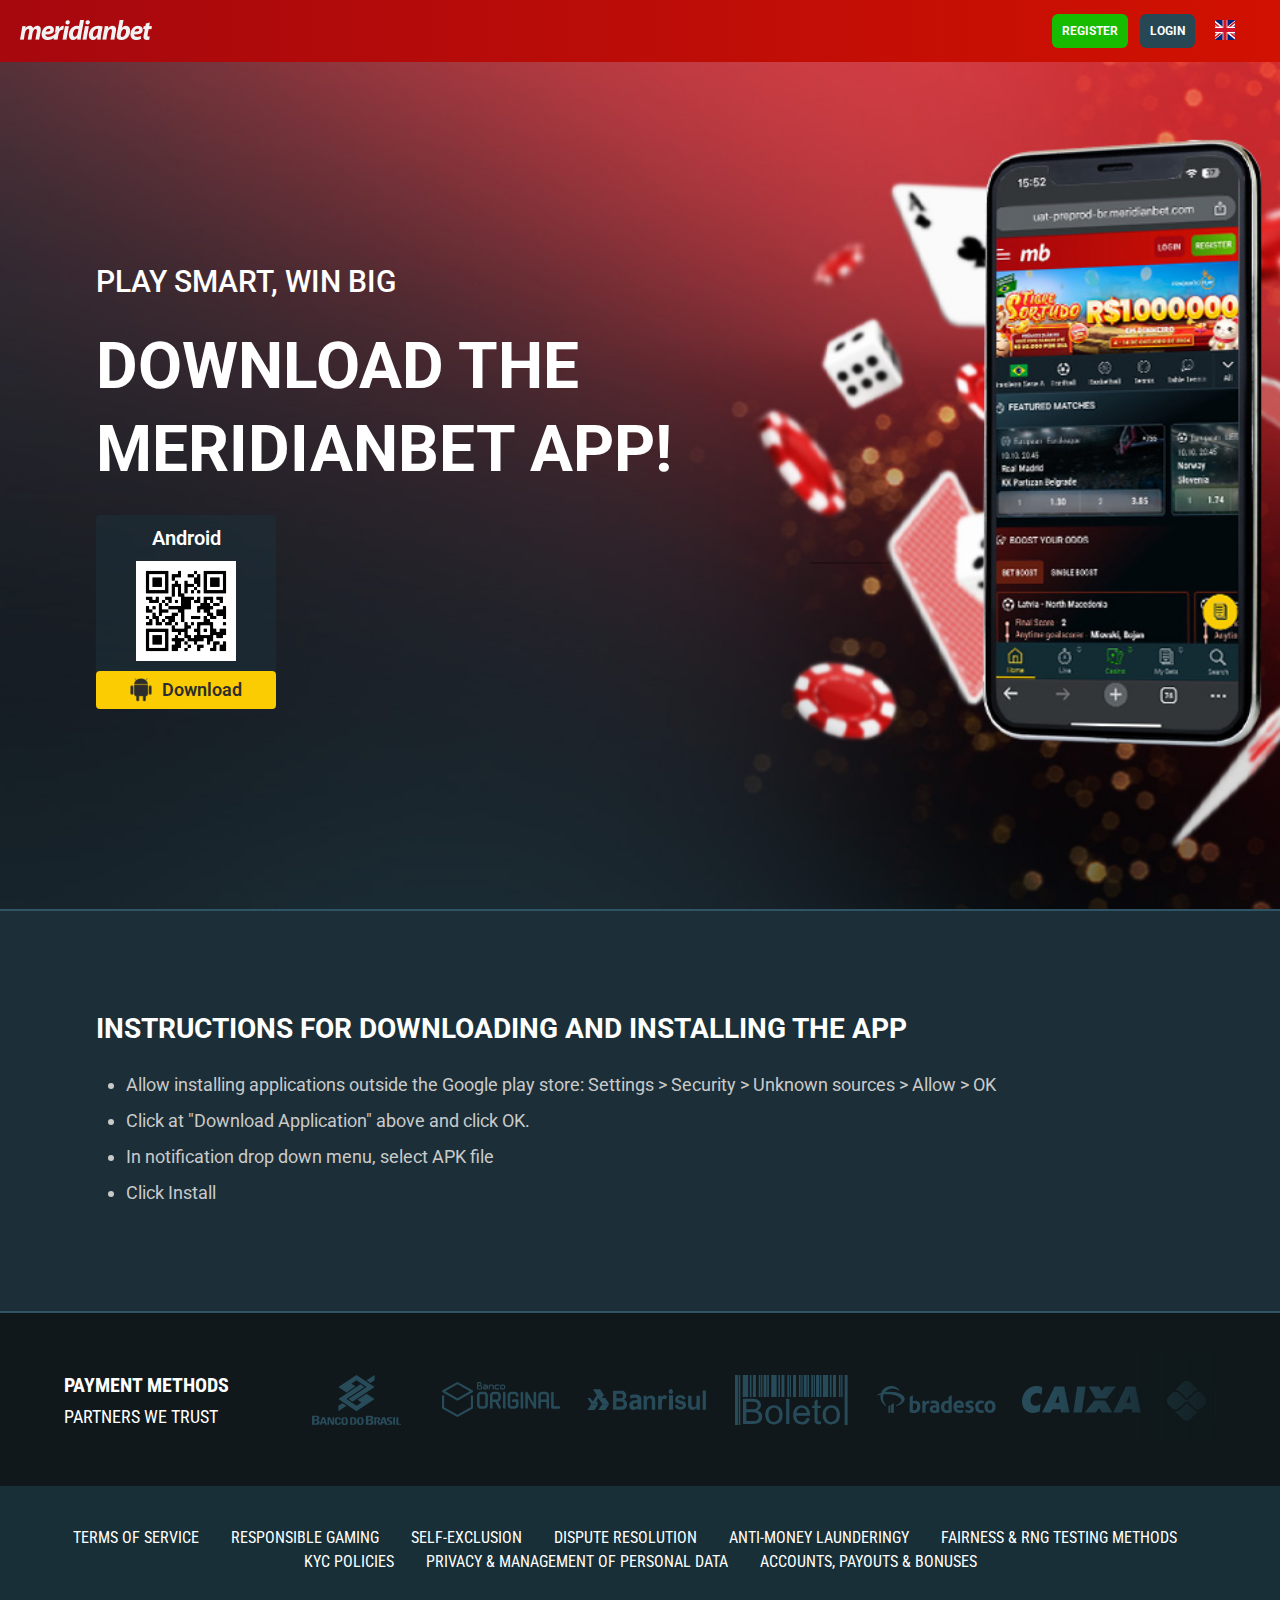
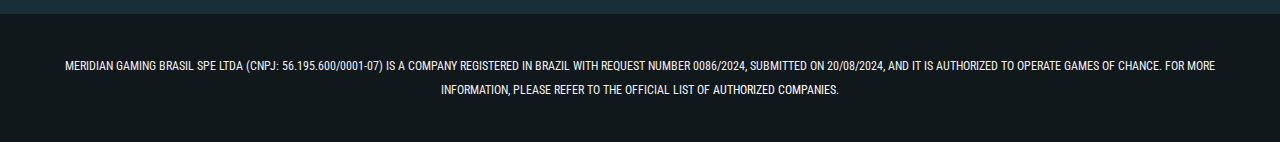
==== en/index.html @ aecbda00 "Initial commit" ====
<!DOCTYPE html>
<html lang="en">
  <head>
    <meta charset="UTF-8" />
    <meta http-equiv="X-UA-Compatible" content="IE=edge" />
    <meta name="viewport" content="width=device-width, initial-scale=1.0" />
    <title>Meridianbet Mobile Application</title>
    <link rel="icon" href="./img/favicon.ico" />
    <link rel="stylesheet" href="style.css" />
    <link rel="preconnect" href="https://fonts.googleapis.com" />
    <link rel="preconnect" href="https://fonts.gstatic.com" crossorigin />
    <link
      href="https://fonts.googleapis.com/css2?family=Inter&family=Roboto&family=Roboto+Condensed&display=swap"
      rel="stylesheet"
    />
    <link
      rel="stylesheet"
      href="https://cdn.jsdelivr.net/npm/swiper@10/swiper-bundle.min.css"
    />
    <link
      rel="stylesheet"
      href="https://cdnjs.cloudflare.com/ajax/libs/font-awesome/6.4.0/css/all.min.css"
      integrity="sha512-iecdLmaskl7CVkqkXNQ/ZH/XLlvWZOJyj7Yy7tcenmpD1ypASozpmT/E0iPtmFIB46ZmdtAc9eNBvH0H/ZpiBw=="
      crossorigin="anonymous"
      referrerpolicy="no-referrer"
    />
  </head>
  <body>
    <header>
      <div class="logo">
        <img src="./img/logomb.png" alt="logo" />
      </div>
      <div class="btnLng">
        <div class="btn">
          <a class="join-now" href="#" target="_blank">Register</a>
          <a class="home" href="#" target="_blank">Login</a>
        </div>
        <div class="lang-switcher">
          <a class="lang-en" id="lang-link" href="#">
            <img id="flag-img" src="img/en.svg" alt="Flag" />
          </a>
          <ul class="lang-dropdown">
            <li>
              <a
                class="lang-rs"
                href="#"
                data-lang="es"
                data-image="./img/es.svg"
              >
                <img src="./img/es.svg" alt="srpski" />
              </a>
            </li>
            <li>
              <a
                class="lang-en"
                href="#"
                data-lang="en"
                data-image="img/en.svg"
              >
                <img src="img/en.svg" alt="English" />
              </a>
            </li>
          </ul>
        </div>
        <div id="content"></div>
      </div>
    </header>
    <main>
      <section id="meridianApp">
        <div class="meridianApp-wrapper">
          <div class="meridianApp-text">
            <h4>Play smart, win big</h4>
            <h2>Download the MERIDIANBET App!</h2>
          </div>
          <div class="meridianApp-img">
            <div class="meridianApp-img-box1 box">
              <p>Android</p>
              <img
                class="box-img"
                src="./img/Android_App_BR.png"
                alt="qrCode"
              />
              <div class="btn-app">
                <img
                  class="btn-icon"
                  src="./img/androidIcon.png"
                  alt="androidIcon"
                />
                <a
                  id="andriodAppBtn"
                  href="https://coupons.joker.co.rs/~android/magicbet/app-magicbet777-release.apk"
                  >Download</a
                >
              </div>
            </div>
            <!-- <div class="meridianApp-img-box2 box">
              <p>iOS</p>
              <img class="box-img" src="./img/iOS_App_PE.png" alt="qrCode" />
              <div class="btn-app">
                <img
                  class="btn-icon"
                  src="./img/appleIcon.png"
                  alt="appleIcon"
                />
                <a
                  id="iosAppBtn"
                  href="https://itunes.apple.com/pe/app/id1241358851"
                  >Download</a
                >
              </div>
            </div> -->
          </div>
        </div>
      </section>

      <section id="instructions">
        <div class="instructions-wrapper">
          <h3>Instructions for Downloading and Installing the App</h3>
          <ul>
            <li>
              Allow installing applications outside the Google play store:
              Settings > Security > Unknown sources > Allow > OK
            </li>
            <li>Click at "Download Application" above and click OK.</li>
            <li>In notification drop down menu, select APK file</li>
            <li>Click Install</li>
          </ul>
        </div>
      </section>
    </main>
    <footer>
      <div class="footer-wrapper">
        <div class="payments">
          <div class="payments-text">
            <h3>Payment methods</h3>
            <h4>Partners we trust</h4>
          </div>
          <div class="payments-icons">
            <div class="swiper-container mySwiper">
              <div class="swiper-wrapper">
                <div class="swiper-slide">
                  <img src="img/payments/banco-do-brasil.svg" alt="" />
                </div>
                <div class="swiper-slide">
                  <img src="img/payments/banco-original.svg" alt="" />
                </div>
                <div class="swiper-slide">
                  <img src="img/payments/banrisul.svg" alt="" />
                </div>
                <div class="swiper-slide">
                  <img src="img/payments/boleto.svg" alt="" />
                </div>
                <div class="swiper-slide">
                  <img src="img/payments/bradesco.svg" alt="" />
                </div>
                <div class="swiper-slide">
                  <img src="img/payments/caixa.svg" alt="" />
                </div>
                <div class="swiper-slide">
                  <img src="img/payments/pix.svg" alt="" />
                </div>
                <div class="swiper-slide">
                  <img src="img/payments/sicredi.svg" alt="" />
                </div>
              </div>
            </div>
          </div>
        </div>
      </div>
      <div class="links">
        <ul class="lista">
          <li>
            <a
              href="https://help-br.meridianbet.com/en/category/2101/page/20493"
              target="_blank"
              >Terms of Service</a
            >
          </li>
          <li>
            <a
              href="https://help-br.meridianbet.com/en/category/2101/page/22685"
              target="_blank"
              >Responsible gaming</a
            >
          </li>
          <li>
            <a
              href="https://help-br.meridianbet.com/en/category/2101/page/27410"
              target="_blank"
              >Self-Exclusion</a
            >
          </li>

          <li>
            <a
              href="https://help-br.meridianbet.com/en/category/2101/page/22693"
              target="_blank"
              >Dispute Resolution</a
            >
          </li>
          <li>
            <a
              href="https://help-br.meridianbet.com/en/category/2101/page/27411"
              target="_blank"
              >Anti-Money Launderingy</a
            >
          </li>
          <li>
            <a
              href="https://help-br.meridianbet.com/en/category/2101/page/26613"
              target="_blank"
              >Fairness &amp; RNG Testing Methods</a
            >
          </li>
          <li>
            <a
              href="https://help-br.meridianbet.com/en/category/2101/page/20588"
              target="_blank"
              >KYC Policies</a
            >
          </li>

          <li>
            <a
              href="https://help-br.meridianbet.com/en/category/2101/page/22692"
              target="_blank"
              >Privacy&nbsp;&amp; Management of Personal Data</a
            >
          </li>
          <li>
            <a
              href="https://help-br.meridianbet.com/en/category/2101/page/22669"
              target="_blank"
              >Accounts, Payouts &amp; Bonuses</a
            >
          </li>
        </ul>
      </div>
      <div class="copyright">
        <p>
          Meridian Gaming Brasil SPE Ltda (CNPJ: 56.195.600/0001-07) is a
          company registered in Brazil with request number 0086/2024, submitted
          on 20/08/2024, and it is authorized to operate games of chance. For
          more information, please refer to the official list of
          <a
            href="https://www.gov.br/fazenda/pt-br/composicao/orgaos/secretaria-de-premios-e-apostas/lista-de-empresas/confira-a-lista-de-empresas-que-podem-ofertar-apostas-de-quota-fixa#xd_co_f=ZDllYWFmM2MtOGY3Ni00ZGI0LTgwNjQtOTZiMGRjMjkxYTM0~"
            target="_blank"
            >authorized companies</a
          >.
        </p>
      </div>
    </footer>
    <script src="./jquery-1.12.4.min.js"></script>
    <script src="https://cdn.jsdelivr.net/npm/swiper@10/swiper-bundle.min.js"></script>
    <script src="mobile-detect.js"></script>
    <script src="js.js"></script>
    <script>
      var pathArray = document.URL.split("/");
      var secondLevelLocation = pathArray[5];
      var newURL = "https://br.meridianbet.com/en/registration" + secondLevelLocation;
      var homeURL = "https://br.meridianbet.com/en/betting" + secondLevelLocation;
      console.log(newURL);
      console.log(homeURL);
      var RSurl =
        "https://br.meridianbet.com/meridianbet-mobile-application/" +
        secondLevelLocation;
      var ENurl = window.location.href;
      $(".join-now").attr("href", newURL);
      $(".home").attr("href", homeURL);

      $(".lang-rs").attr("href", RSurl);
      $(".lang-en").attr("href", ENurl);
    </script>
  </body>
</html>
---- en/style.css ----
:root {
    --dark: #1E1E1E;
    --white: #ffffff;
    --green: #17BB00;
    --lightgray: #D7D7D7;
    --border: 1px solid #2E5465;
    --red: #D11101; 
}

* {
    box-sizing: border-box;
    margin: 0;
    padding: 0;
}
a {
    text-decoration: none;
    color: var(--white);
}

html, body {
    font-family: 'Roboto', sans-serif;
    line-height: 2;
    font-size: 62.5%;
    background-color: var(--dark);
    min-width: 320px;
}

header {
    display: flex;
    padding: 2rem;
    line-height: normal;
    gap: 4px;
    justify-content: space-between;
    align-items: center;
    background: linear-gradient(90deg, #A6080E 0%, #D11101 100%);
}
/*SECTION MERIDIAN APP*/
#meridianApp {
    background-image:url(./img/background.jpg);
    background-repeat: no-repeat;
    background-size: cover;
    background-position: center top;
    border-bottom: 2px solid #2E5465;
}
.meridianApp-wrapper {
    width: 85%;
    max-width: 100%;
    margin: 0 auto;
    padding: 20rem 0;
}
.meridianApp-text h2 {
    font-family: 'Roboto', sans-serif;
    font-size: 6.4rem;
    font-weight: 700;
    line-height: 83px;
    letter-spacing: 0em;
    text-align: left;
    width: 65%;
    color: var(--white);
    text-transform: uppercase;
    margin-bottom: 2.4rem;
}
.meridianApp-text h4 {
    font-family: Roboto;
    font-size: 3rem;
    font-weight: 500;
    line-height: 39px;
    letter-spacing: 0em;
    margin-bottom: 2.4rem;
    color: var(--white);
    text-transform: uppercase;
}
.meridianApp-img {
    display: flex;
    gap: 5rem;

}
.box {
    background: #1C2F3899;
    background: #1C2F3899;
    display: flex;
    flex-direction: column;
    justify-content: space-evenly;
    gap: 1rem;
    border-radius: 0.4rem;
}
.box p {
    font-family: 'Roboto', sans-serif;
    font-size: 2rem;
    font-weight: 600;
    line-height: 2.6rem;
    letter-spacing: 0em;
    text-align: center;
    color: var(--white);
    margin-top: 1rem;


}
.box-img {
    padding:0 4rem;
    height: 10rem;
}
.btn-app {
    display: flex;
    justify-content: center;
    align-items: center;
    gap: 1rem;
    background-color: #FACC01;
    border-radius: 0.4rem;
    padding: 0.5rem;
}
.btn-icon {
    height: 2.4rem;
}
.btn-app a {
    font-family: 'Roboto', sans-serif;
    font-size: 18px;
    font-weight: 600;
    line-height: 28px;
    letter-spacing: 0em;
    text-align: left;
    color: #2D2D2D;
}
.btn a:first-child {
    padding: 1rem;
    background-color: var(--green);
    font-size: 1.2rem;
    line-height: 1.3rem;
    font-weight: 700;
    text-transform: uppercase;
    border-radius: 0.6rem;
    margin-right: 1rem;
}
.btn a:last-child {
    padding: 1rem;
    background-color: #284755;
    font-size: 1.2rem;
    text-transform: uppercase;
    line-height: 1.3rem;
    font-weight: 700;
    border-radius: 0.6rem;
}
.btnLng {
    display: flex;
    gap: 2rem;
    justify-content: center;
    align-items: center;
}
/*SECTION MERIDIAN APP*/
/*SECTION POKER APP*/
#pokerApp {
    
    background-repeat: no-repeat;
    background-size: cover;
    background-position: center;
    border-bottom: 2px solid #2E5465;


    background-image:
    linear-gradient(179.04deg, rgba(22, 35, 42, 0) 20.27%, rgba(25, 40, 48, 0.431196) 55.21%, #1C2F38 95.92%),url(./img/background.jpg);
    
}
.pokerApp-wrapper {
    width: 85%;
    max-width: 100%;
    margin: 0 auto;
    padding: 20rem 0;
}
.pokerApp-text h2 {
    font-family: Roboto;
    font-size: 6.4rem;
    font-weight: 700;
    line-height: 83px;
    letter-spacing: 0em;
    text-align: left;
    width: 43%;
    color: var(--white);
    text-transform: uppercase;
    margin-bottom: 2rem;
}
.pokerApp-text h4 {
    font-family: 'Roboto', sans-serif;
    font-size: 3rem;
    font-weight: 500;
    line-height: 39px;
    letter-spacing: 0em;
    margin-bottom: 2.4rem;
    color: var(--white);
    text-transform: uppercase;
}
.pokerApp-img {
    display: flex;
    gap: 5rem;

}
/*SECTION POKER APP*/
/*SECTION INSTRUCTION*/
#instructions {
  background: #1C2F38;
  border-bottom: 2px solid #2E5465;
   
}
.instructions-wrapper {
    width: 85%;
    margin: 0 auto;
    padding: 10rem 0;
}
#instructions h3 {
    font-family: 'Roboto', sans-serif;
    font-size: 2.8rem;
    font-weight: 700;
    line-height: 36px;
    letter-spacing: 0em;
    text-align: left;
    color: var(--white);
    margin-bottom: 2rem;
    text-transform: uppercase;
} 
#instructions ul li {
    font-family: 'Roboto', sans-serif;
    font-size: 18px;
    font-weight: 400;
    line-height: 36px;
    letter-spacing: 0em;
    text-align: left;
    color: #CACACA;
    margin-left: 3rem;
}
#instructions h4 {
    font-family: 'Roboto', sans-serif;
    font-size: 18px;
    font-weight: 700;
    line-height: 36px;
    letter-spacing: 0em;
    text-align: left;
    color: var(--white);
}
#instructions p {
    font-family: 'Roboto', sans-serif;
    font-size: 16px;
    font-weight: 400;
    line-height: 32px;
    letter-spacing: 0em;
    text-align: left;
    color: #CACACA;
}
/*SECTION INSTRUCTION*/
.btn a:first-child {
    padding: 1rem;
    background-color: var(--green);
    font-size: 1.2rem;
    line-height: 1.3rem;
    font-weight: 700;
    text-transform: uppercase;
    border-radius: 0.6rem;
    margin-right: 1rem;
}
.btn a:last-child {
    padding: 1rem;
    background-color: #284755;
    font-size: 1.2rem;
    text-transform: uppercase;
    line-height: 1.3rem;
    font-weight: 700;
    border-radius: 0.6rem;
}
.btnLng {
    display: flex;
    gap: 2rem;
    justify-content: center;
    align-items: center;
}
/*FOOTER*/
.footer-wrapper {
    width: 90%;
    margin: 0 auto;
    padding: 40px 0;
 
}
.copyright p {
    font-size: 1.2rem;
    color: #f2f2f2;
    text-transform: uppercase;
}
footer {
    background-color: #10181C;
}
.payments {
    display: flex;
    padding: 20px 0;
    align-items: center;
    font-family: 'Roboto Condensed', sans-serif;
    position: relative;
}

.payments::before{
    content: "";
    position: absolute;
    top: 0;
    right: 0;
    width: 15%;
    height: 100%;
    background: linear-gradient(
      to left,
      rgba(15, 25, 27, 0.9),
      transparent
    );
    z-index: 33;

}
.sponsorships::before{
    content: "";
    position: absolute;
    top: 0;
    right: 0;
    width: 15%;
    height: 100%;
    background: linear-gradient(
      to left,
      rgba(15, 25, 27, 0.9),
      transparent
    );
    z-index: 33;

}
.payments-text {
    width: 20%;
    color: #fff;
    text-transform: uppercase;
}
.payments-icons {
  
    justify-items: center;
    align-items: center;
    gap: 1rem;
    width: 80%;
    overflow: hidden;
        }
.payments h3{
    font-size: 2rem;
    line-height: normal;
    margin-bottom: 1rem;
}
.payments h4 {
    font-size: 1.8rem;
    line-height: 1.9rem;
    font-weight: normal;
    
}
.payments-icons img {
    opacity: 0.8;
    max-width: 100%;
}
.sponsorships {
    display: flex;
    padding: 20px 0;
    align-items: center;
    font-family: 'Roboto Condensed', sans-serif;
    position: relative;
}
.sponsorships-text {
    width: 20%;
    color: #fff;
    text-transform: uppercase;
}
.sponsorships-text h3 {
    font-size: 2rem;
}
.sponsorships-text h4{
    font-size: 1.8rem;
    line-height: 1.9rem;
    
    font-weight: normal;
}
.sponsorships-icons {
    width: 80%;
    overflow: hidden;
    text-align: center;
}
.sponsorships-icons img {
    max-width: 100%;
}
.links {
    text-align: center;
    margin: 0 auto;
    background-color: #182f37;
    padding: 40px 0;
}
.links ul {
    width: 95%;
    margin: 0 auto;
}
.links ul li {
    display: inline-block;
    margin-right: 30px;
    line-height: 30px;
   
}
.links ul li a {
    text-decoration: none;
    text-transform: uppercase;
    color: #fff;
    font-family: "Roboto Condensed",Helvetica,Arial,sans-serif;
    font-size: 1.6rem;
    
}
.links li:last-child {
    margin-right: unset;
}
.copyright {
    text-align: center;
    color: #fff;
    padding: 40px 0;
    width: 80%;
    margin: 0 auto;
}
@media screen and (max-width: 1259px) {
    .meridianApp-text h4 {
        font-size: 2.5rem;
        line-height: 39px;
        margin-bottom: 2rem;
    }
    .meridianApp-text h2 {
        font-size: 5rem;
        line-height: 60px;
        width: 82%;
        margin-bottom: 2rem;
    }
    .pokerApp-text h4 {
        font-size: 2.5rem;
        line-height: 39px;
        margin-bottom: 2rem;
    }
    .pokerApp-text h2 {
        font-size: 5rem;
        line-height: 60px;
        width: 65%;
        margin-bottom: 2rem;
    }
    .meridianApp-wrapper {
        padding: 15rem 0;
    }
    .pokerApp-wrapper {
        padding: 15rem 0;
    }
    .footer-wrapper {
        width: 90% !important;
    }    
}
@media screen and (max-width: 768px) {
    .meridianApp-img-box1, .meridianApp-img-box2 {
        width: 100%;
    }
    .copyright {
        padding: 20px 0;
    }
    .links {
        display: none;
    }
    .meridianApp-wrapper {
        padding: 6rem 0;
    }
    #meridianApp {
        background-image: linear-gradient(179.61deg, #10181C 0.65%, #1C2F38 99.98%);
    }
    .meridianApp-wrapper {
        width: 95%;
    }
    .meridianApp-text h2 {
    font-size: 30px;
    font-weight: 700;
    line-height: 39px;
    }
    .meridianApp-text h4 {
    
    font-size: 16px;
    font-weight: 700;
    line-height: 20.8px;
    text-transform: uppercase;        
    }
        
    .meridianApp-img {    
    flex-direction: column;
    gap: 2rem;
    }
    .box {
        background-color: unset;
    }
    .box-img {
        display: none;
    }

    .btn-app{
        padding: 1.3rem;
    }
    .box p {
        font-size: 1.8rem;
    }
    .pokerApp-wrapper {
        padding: 6rem 0;
    }
    #pokerApp {
        background-image: linear-gradient(179.61deg, #10181C 0.65%, #1C2F38 99.98%);
    }
    .pokerApp-wrapper {
        width: 95%;
    }
    .pokerApp-text h2 {
    font-size: 30px;
    font-weight: 700;
    line-height: 39px;
    width: 60%;
    }
    .pokerApp-text h4 {
    
    font-size: 16px;
    font-weight: 700;
    line-height: 20.8px;
    text-transform: uppercase;        
    }
        
    .pokerApp-img {    
    flex-direction: column;
    gap: 2rem;
    }

    .instructions-wrapper {
        width: 95%;
        margin: 0 auto;
    padding: 4rem 1rem;
    }
    #instructions h3 {
        font-size: 1.8rem;
        line-height: 28px;
    }
    #instructions ul li {
        font-size: 14px;
        line-height: 28px;
    }
    #instructions h3 {
        text-align: center;
    }
    #instructions h4 {
        font-size: 14px;
        line-height: 22px;
    }
    #instructions p {
        font-size: 14px;
    }
    .footer-wrapper {
            width: 90%;
    }
    .payments {
        flex-direction: column;
        gap: 1rem;
    }
    .payments-text {
        width: 100%;
    }
    .payments-icons {
        width: 100%;
        gap: 0.5rem;
        grid-template-columns: repeat(auto-fill, minmax(5rem, 1fr));
    }
    .sponsorships {
        flex-direction: column;
        gap: 1rem;
    }
    .sponsorships-text {
        width: 100%;
        color: #fff;
    }
    .sponsorships-icons {
        width: 100%;
    }
    .sponsorships-icons img{
        max-width: 100%;
    }
    .copyright {
            width: 90%;
        }
    }
    
    @media screen and (max-width: 440px) {
        .meridianApp-text h2 {
            font-size: 23px;
            line-height: 30px;
        }
        .pokerApp-text h2 {
            font-size: 23px;
            line-height: 30px;
        }
        .logo img{
            display: none;
        }
        .logo {
            background-image: url(./img/mb.png);
            background-size: cover;
            background-repeat: no-repeat;
            height: 4rem;
            width: 4rem;
        }
        .btnLng {
            max-width: 100%;
            justify-content: end;
        }
        .links {
            padding: 20px 0;
        }
        .links ul li a {
            font-size: 1.4rem;
        }
     }
    @media screen and (max-width: 375px) { 
        .payments-icons {
        grid-template-columns: repeat(auto-fill, minmax(5rem, 1fr));
    
        }
        .copyright {
            width: 90%;
        }
        .footer-wrapper {
            padding: 20px 0;
        }
        .btn {
            display: none;
        }
    }
 /* Stil za prikaz padajućeg menija s zastavicama */
  .lang-switcher {
    position: relative;
  }

  .lang-dropdown {
    display: none;
    list-style: none;
    margin: 0;
    padding: 0;
    position: absolute;
    top: 30px;
    right: 0;
    z-index: 1;
    background-color: #284755;
    /*border: 1px solid #ccc;*/
    border-radius: 5px;
    padding: 0;
    box-shadow: 0px 2px 4px rgba(0, 0, 0, 0.1);
  }
  
  .lang-dropdown li {
    display: block;
  }
  
  #flag-img {
    width: 20px;
    height: 20px;
    margin-right: 5px;
  }
  
  .lang-dropdown li a {
    display: flex;
    align-items: center;
    padding: 4px;
    text-decoration: none;
    color: #000;
  }
  
  .lang-dropdown li a img {
    width: 20px;
    height: 20px;
  }
  
  .lang-dropdown li a:hover {
    background-color: #375a6a;
  }
  
  /* Stil za odabrani jezik */
  .selected-lang {
    display: flex;
    align-items: center;
    padding: 5px;
    border: 1px solid #ccc;
    border-radius: 5px;
    cursor: pointer;
  }
  
.payments {
    display: flex;
    padding: 20px 0;
}
.payments-text {
    width: 20%;
    color: #fff;
    font-size: 16px;
    display: flex;
    flex-direction: column;
    align-self: center;
    
}
.payments-icons {
    width: 80%;
    overflow: hidden;
}

.sponsorships {
    display: flex;
    padding: 20px 0;
}
.sponsorships-text {
    width: 20%;
    color: #fff;
    font-size: 16px;
}
.sponsorships-icons {
    width: 80%;
    overflow: hidden;
}
.links {
    text-align: center;
    margin: 0 auto;
    background-color: #182f37;
    padding: 40px 0;
    
}
.links ul {
    width: 95%;
    margin: 0 auto;
}
.links ul li {
    display: inline-block;
    margin-right: 30px;
    line-height: 24px;
    font-size: 14px;
   
}
.links ul li a {
    text-decoration: none;
    text-transform: uppercase;
    color: #fff;
    
    
}
.links li:last-child {
    margin-right: unset;
}
.copyright {
    text-align: center;
    color: #fff;
    padding: 40px 0;
    width: 90%;
    margin: 0 auto;
    font-size: 12px;
    font-family: 'Roboto Condensed', sans-serif;
}



.swiper-container {
    width: 100%;
    height: 100%;
  }

  .swiper-slide {
    text-align: left;
    font-size: 18px;
    background: transparent;
    height: 55% !important;
    /* Center slide text vertically */
    display: -webkit-box;
    display: -ms-flexbox;
    display: -webkit-flex;
    display: flex !important;
    -webkit-box-pack: center;
    -ms-flex-pack: center;
    -webkit-justify-content: center;
    justify-content: center;
    -webkit-box-align: center;
    -ms-flex-align: center;
    -webkit-align-items: center;
      align-self: center !important;
   
  }

  .swiper-slide img {
    display: block;
    width: 95%;
    height: 5rem;
    object-fit: contain;
    opacity: 0.7;
    
  }
  .block-title img {
    width: 10% !important;
  }

  @media screen and (max-width:768px) {
    .footer-wrapper {
        width: 90%;
    }
    .payments {
        flex-direction: column;
        gap: 20px;
    }
    .payments-text {
        width: 100%;
    }
    .payments-icons {
        width: 100%;
    }
    
    .swiper-wrapper {
    align-items: center;
    }
    .sponsorships {
        flex-direction: column;
        gap: 20px;
    }
    .sponsorships-text {
        width: 100%;
    }
    .sponsorships-icons {
        width: 100%;
    }
    .block.swiper-slide {
        width: 97% !important;
        margin: 10px;
    }
    .swiper-container {
        width: 100%;
    }
      .swiper-slide img {
    width: 60%;
      }
    #rules-text .show-more {
        width: 50%;
    }
    .links ul li {
        font-size: 12px;
        line-height:19px;
    }
    .links{
        padding: 20px 0;
    }
  }
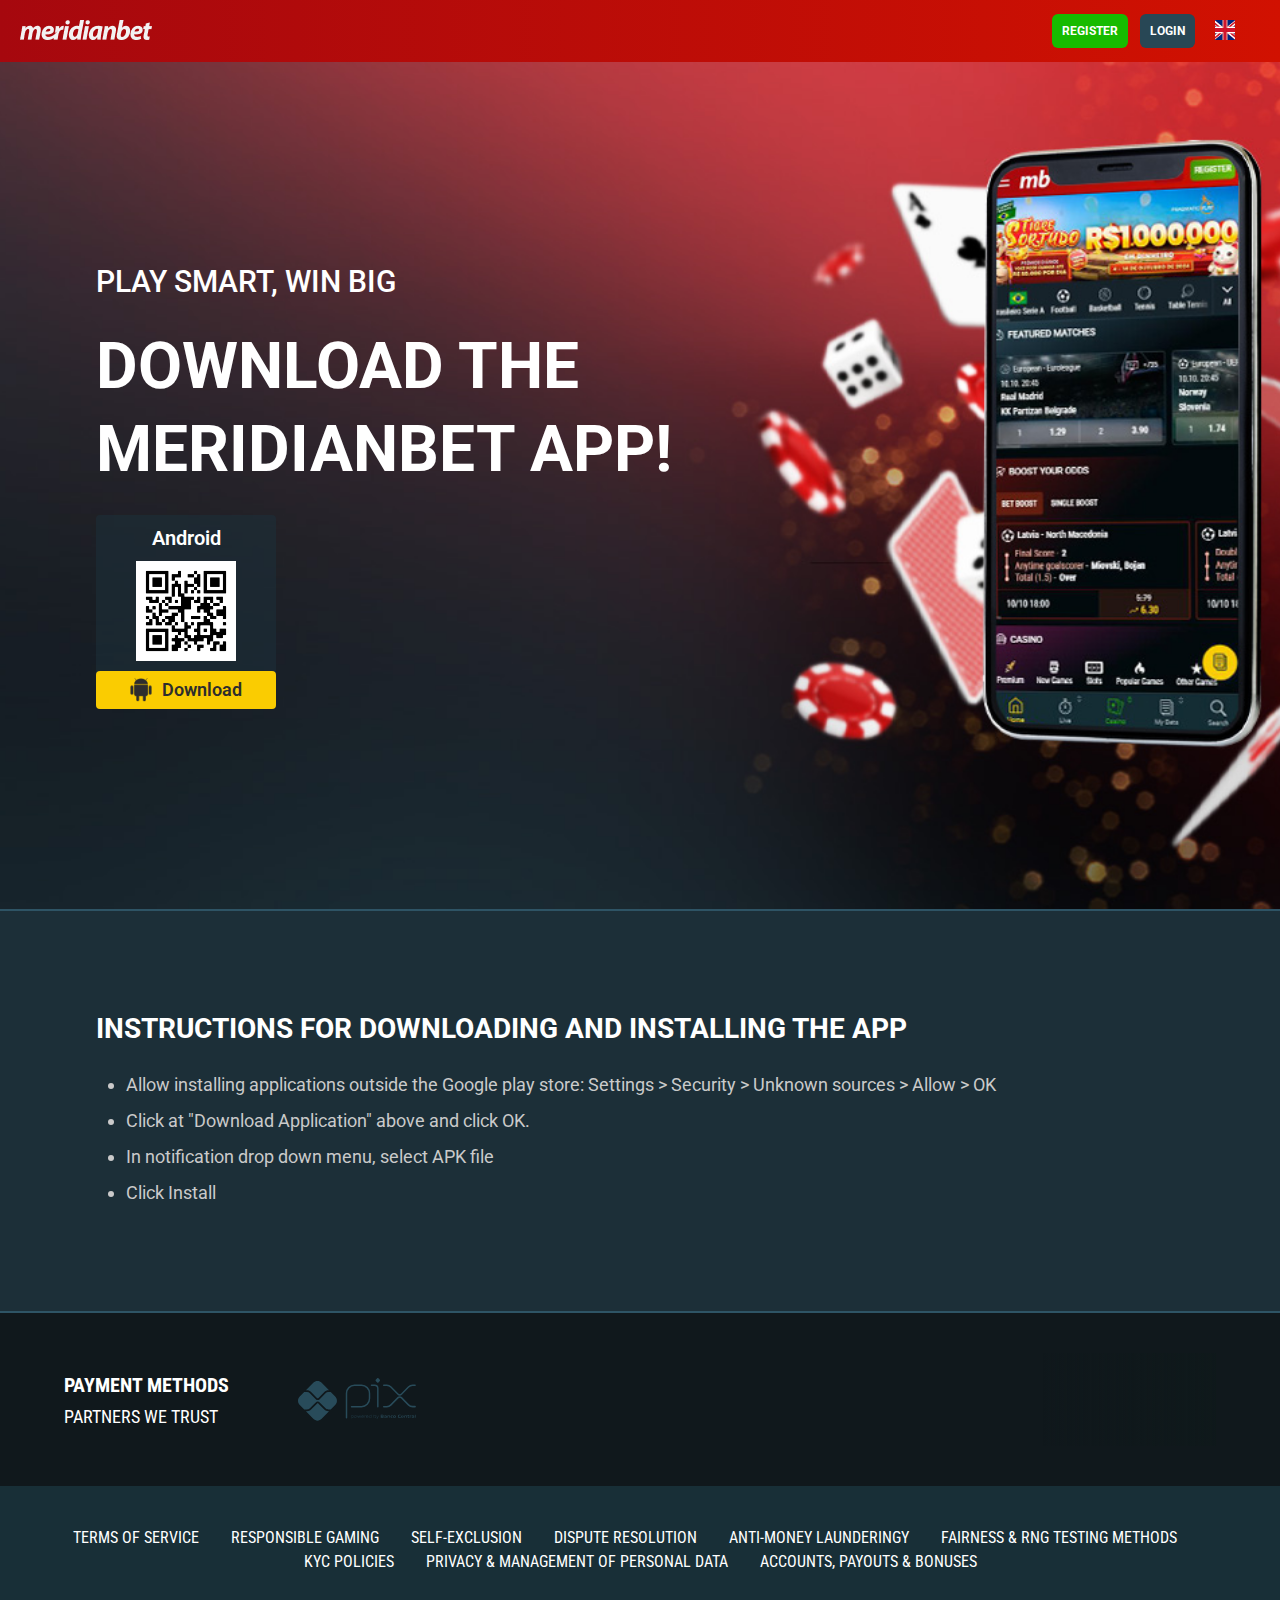
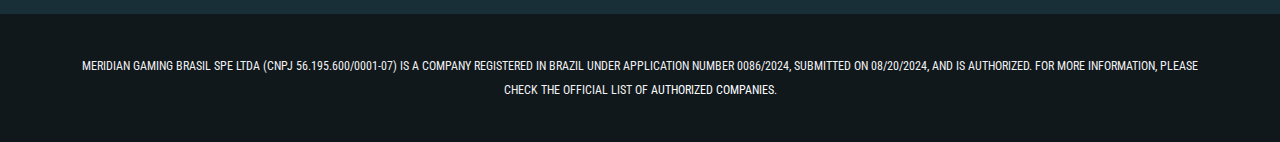
==== commit 6205fc35: "Payments changed" ====
--- a/en/index.html
+++ b/en/index.html
@@ -138,30 +138,11 @@
           <div class="payments-icons">
             <div class="swiper-container mySwiper">
               <div class="swiper-wrapper">
-                <div class="swiper-slide">
-                  <img src="img/payments/banco-do-brasil.svg" alt="" />
-                </div>
-                <div class="swiper-slide">
-                  <img src="img/payments/banco-original.svg" alt="" />
-                </div>
-                <div class="swiper-slide">
-                  <img src="img/payments/banrisul.svg" alt="" />
-                </div>
-                <div class="swiper-slide">
-                  <img src="img/payments/boleto.svg" alt="" />
-                </div>
-                <div class="swiper-slide">
-                  <img src="img/payments/bradesco.svg" alt="" />
-                </div>
-                <div class="swiper-slide">
-                  <img src="img/payments/caixa.svg" alt="" />
-                </div>
+               
                 <div class="swiper-slide">
                   <img src="img/payments/pix.svg" alt="" />
                 </div>
-                <div class="swiper-slide">
-                  <img src="img/payments/sicredi.svg" alt="" />
-                </div>
+               
               </div>
             </div>
           </div>
@@ -238,15 +219,7 @@
       </div>
       <div class="copyright">
         <p>
-          Meridian Gaming Brasil SPE Ltda (CNPJ: 56.195.600/0001-07) is a
-          company registered in Brazil with request number 0086/2024, submitted
-          on 20/08/2024, and it is authorized to operate games of chance. For
-          more information, please refer to the official list of
-          <a
-            href="https://www.gov.br/fazenda/pt-br/composicao/orgaos/secretaria-de-premios-e-apostas/lista-de-empresas/confira-a-lista-de-empresas-que-podem-ofertar-apostas-de-quota-fixa#xd_co_f=ZDllYWFmM2MtOGY3Ni00ZGI0LTgwNjQtOTZiMGRjMjkxYTM0~"
-            target="_blank"
-            >authorized companies</a
-          >.
+          MERIDIAN GAMING BRASIL SPE LTDA (CNPJ 56.195.600/0001-07) IS A COMPANY REGISTERED IN BRAZIL UNDER APPLICATION NUMBER 0086/2024, SUBMITTED ON 08/20/2024, AND IS AUTHORIZED. FOR MORE INFORMATION, PLEASE CHECK THE OFFICIAL LIST OF <a href="https://www.gov.br/fazenda/pt-br/composicao/orgaos/secretaria-de-premios-e-apostas/lista-de-empresas/confira-a-lista-de-empresas-que-podem-ofertar-apostas-de-quota-fixa#xd_co_f=ZDllYWFmM2MtOGY3Ni00ZGI0LTgwNjQtOTZiMGRjMjkxYTM0~" target="_blank">AUTHORIZED COMPANIES</a>.
         </p>
       </div>
     </footer>
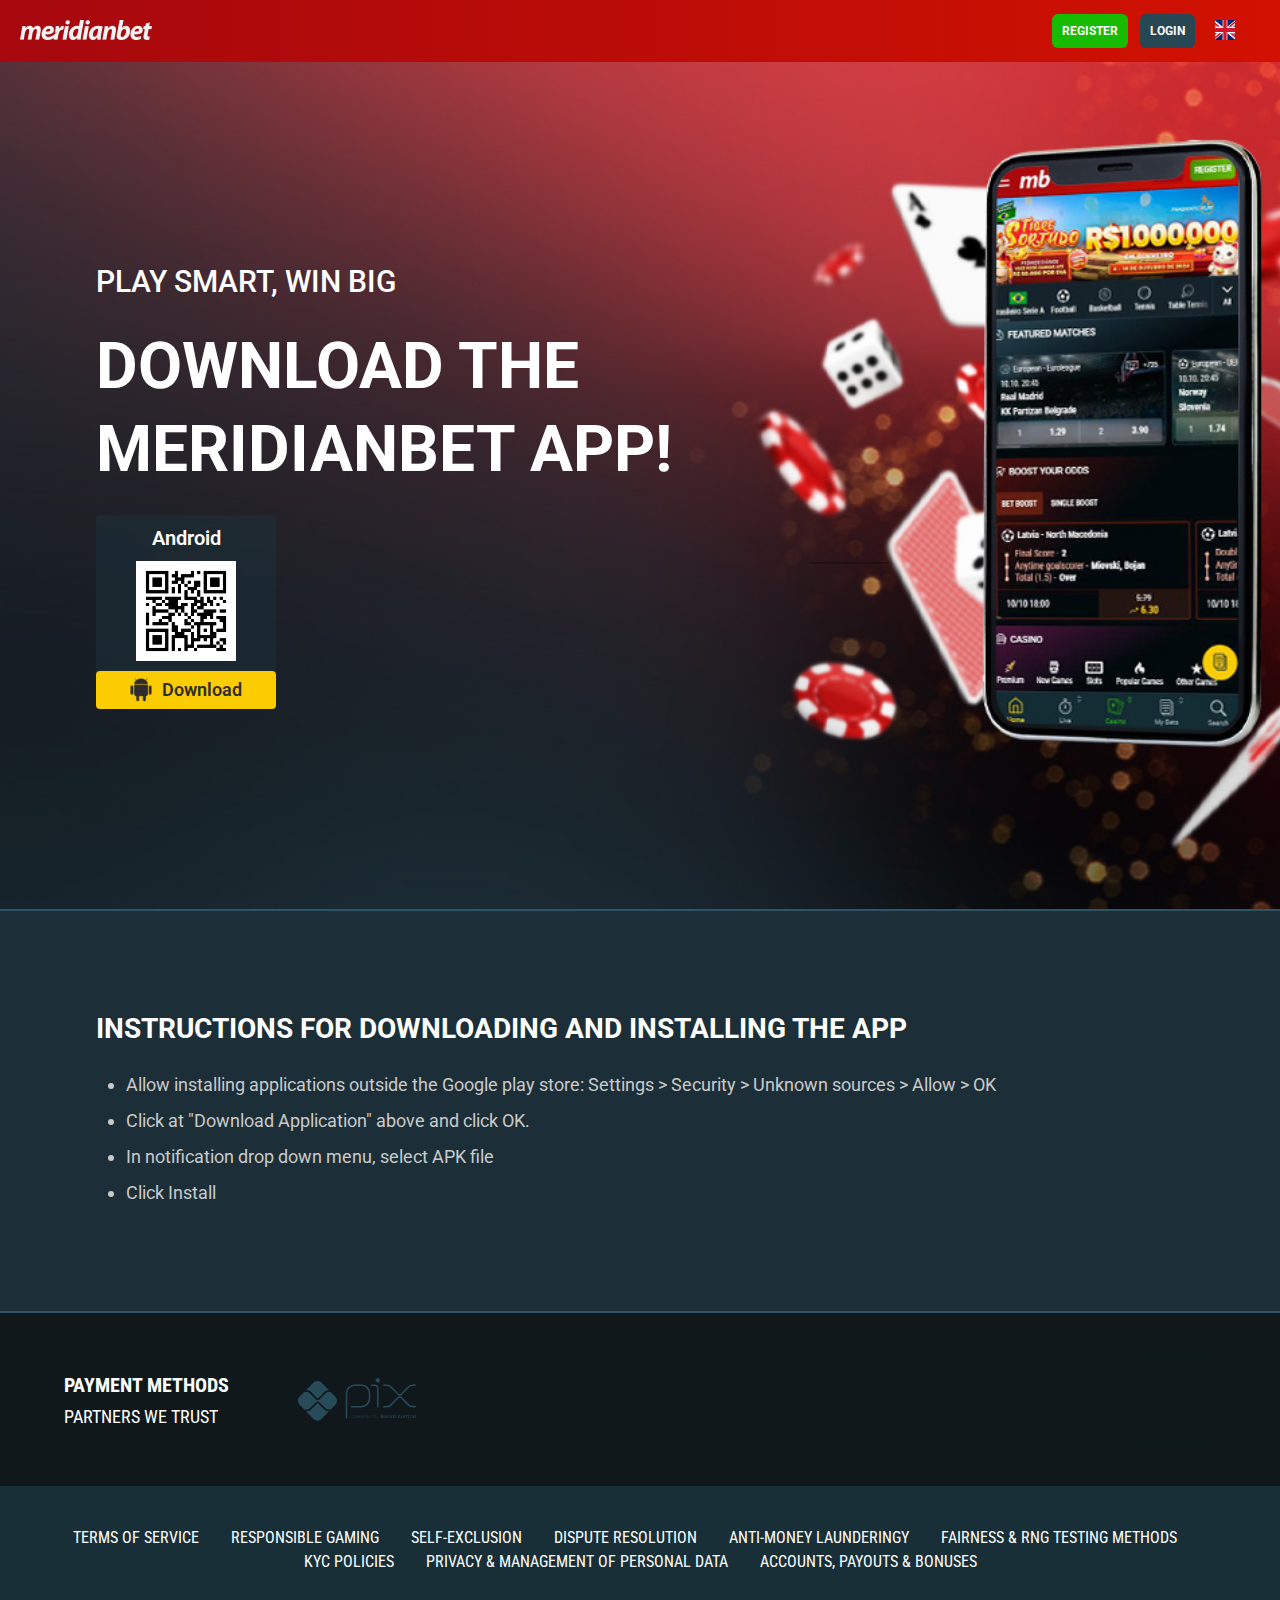
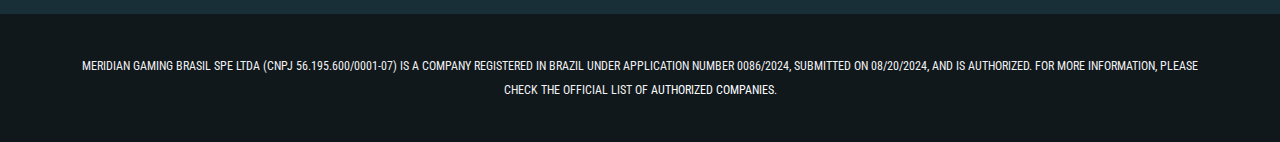
==== commit e7ab3231: "link change" ====
--- a/en/index.html
+++ b/en/index.html
@@ -5,6 +5,14 @@
     <meta http-equiv="X-UA-Compatible" content="IE=edge" />
     <meta name="viewport" content="width=device-width, initial-scale=1.0" />
     <title>Meridianbet Mobile Application</title>
+    <meta
+    property="og:image"
+    content="./img/lp_app_preview-brazil-pt_1.png"
+  />
+  <meta
+    property="og:url"
+    content="https://meridianbet-aplicativo-movel-br.meridianbet.com/"
+  />
     <link rel="icon" href="./img/favicon.ico" />
     <link rel="stylesheet" href="style.css" />
     <link rel="preconnect" href="https://fonts.googleapis.com" />
@@ -88,7 +96,7 @@
                 />
                 <a
                   id="andriodAppBtn"
-                  href="https://coupons.joker.co.rs/~android/magicbet/app-magicbet777-release.apk"
+                  href="https://coupons.joker.co.rs/~android/br/app-br-release.apk"
                   >Download</a
                 >
               </div>
